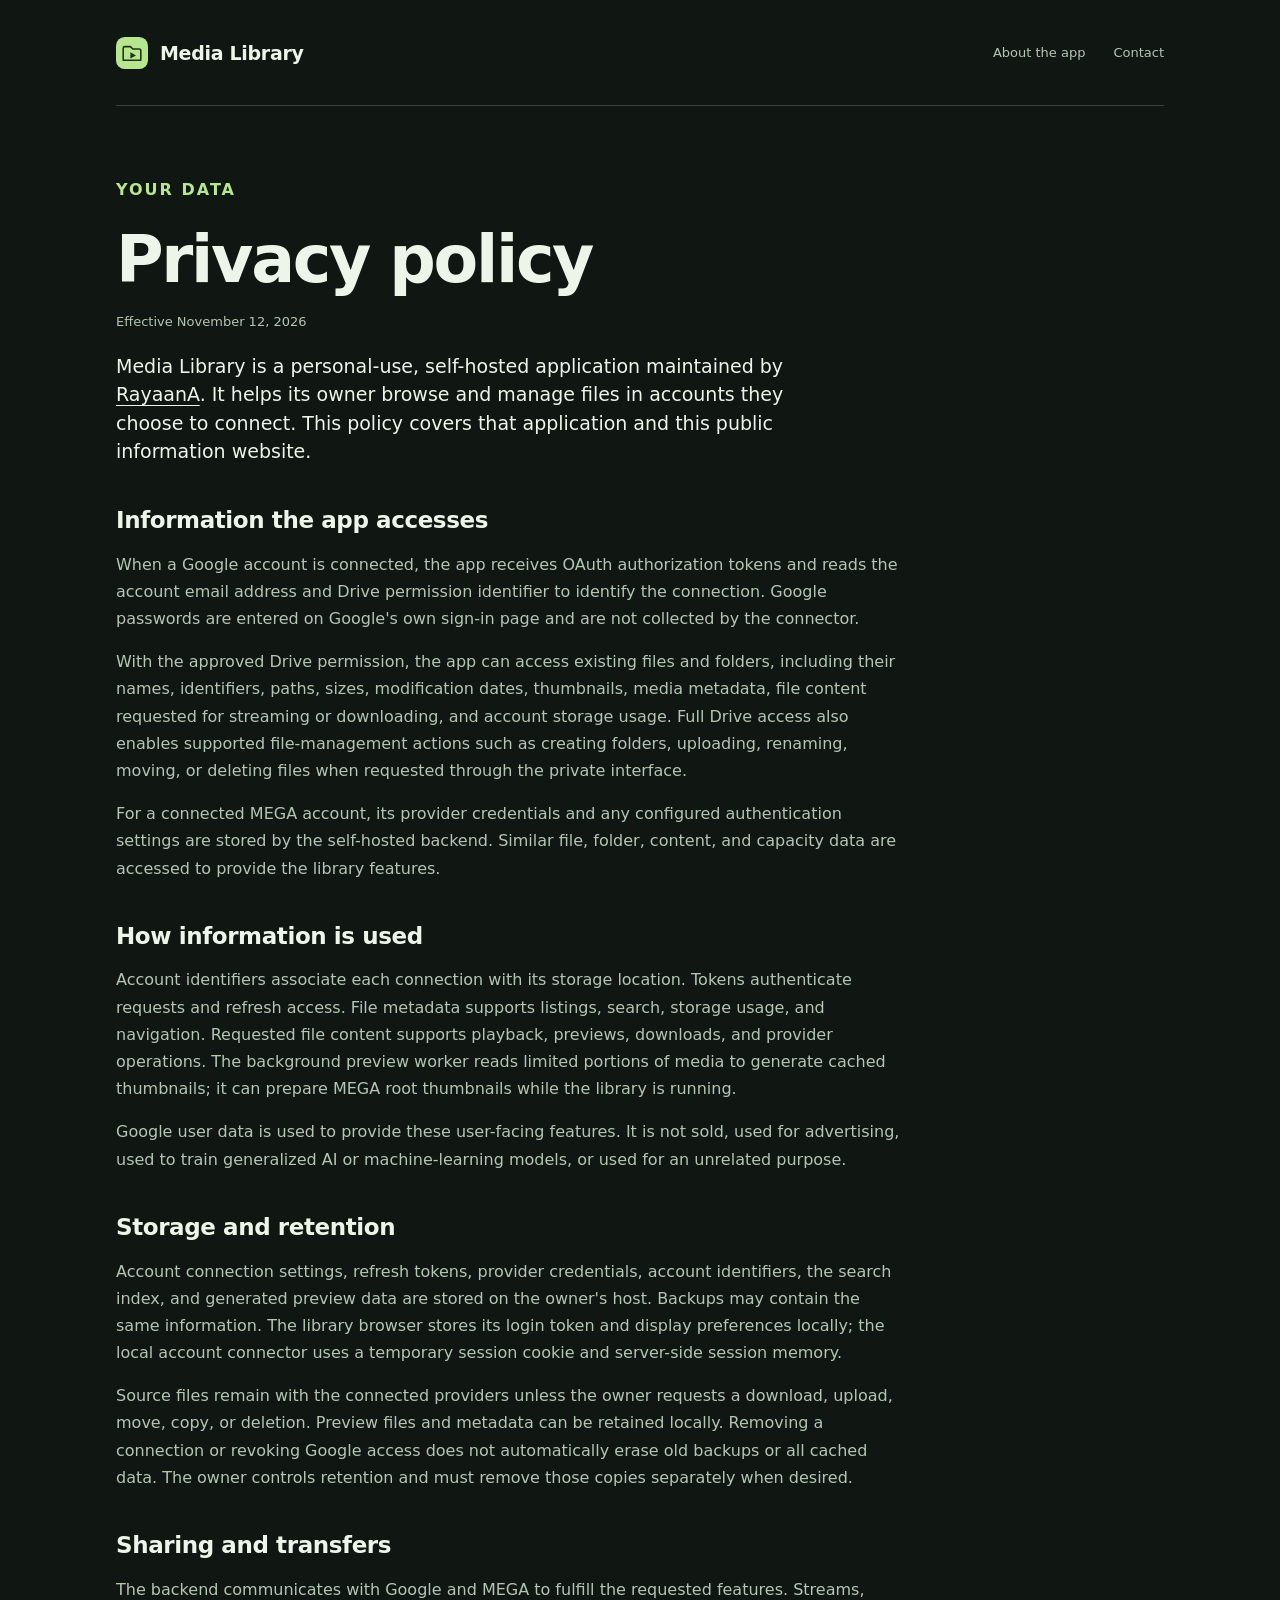
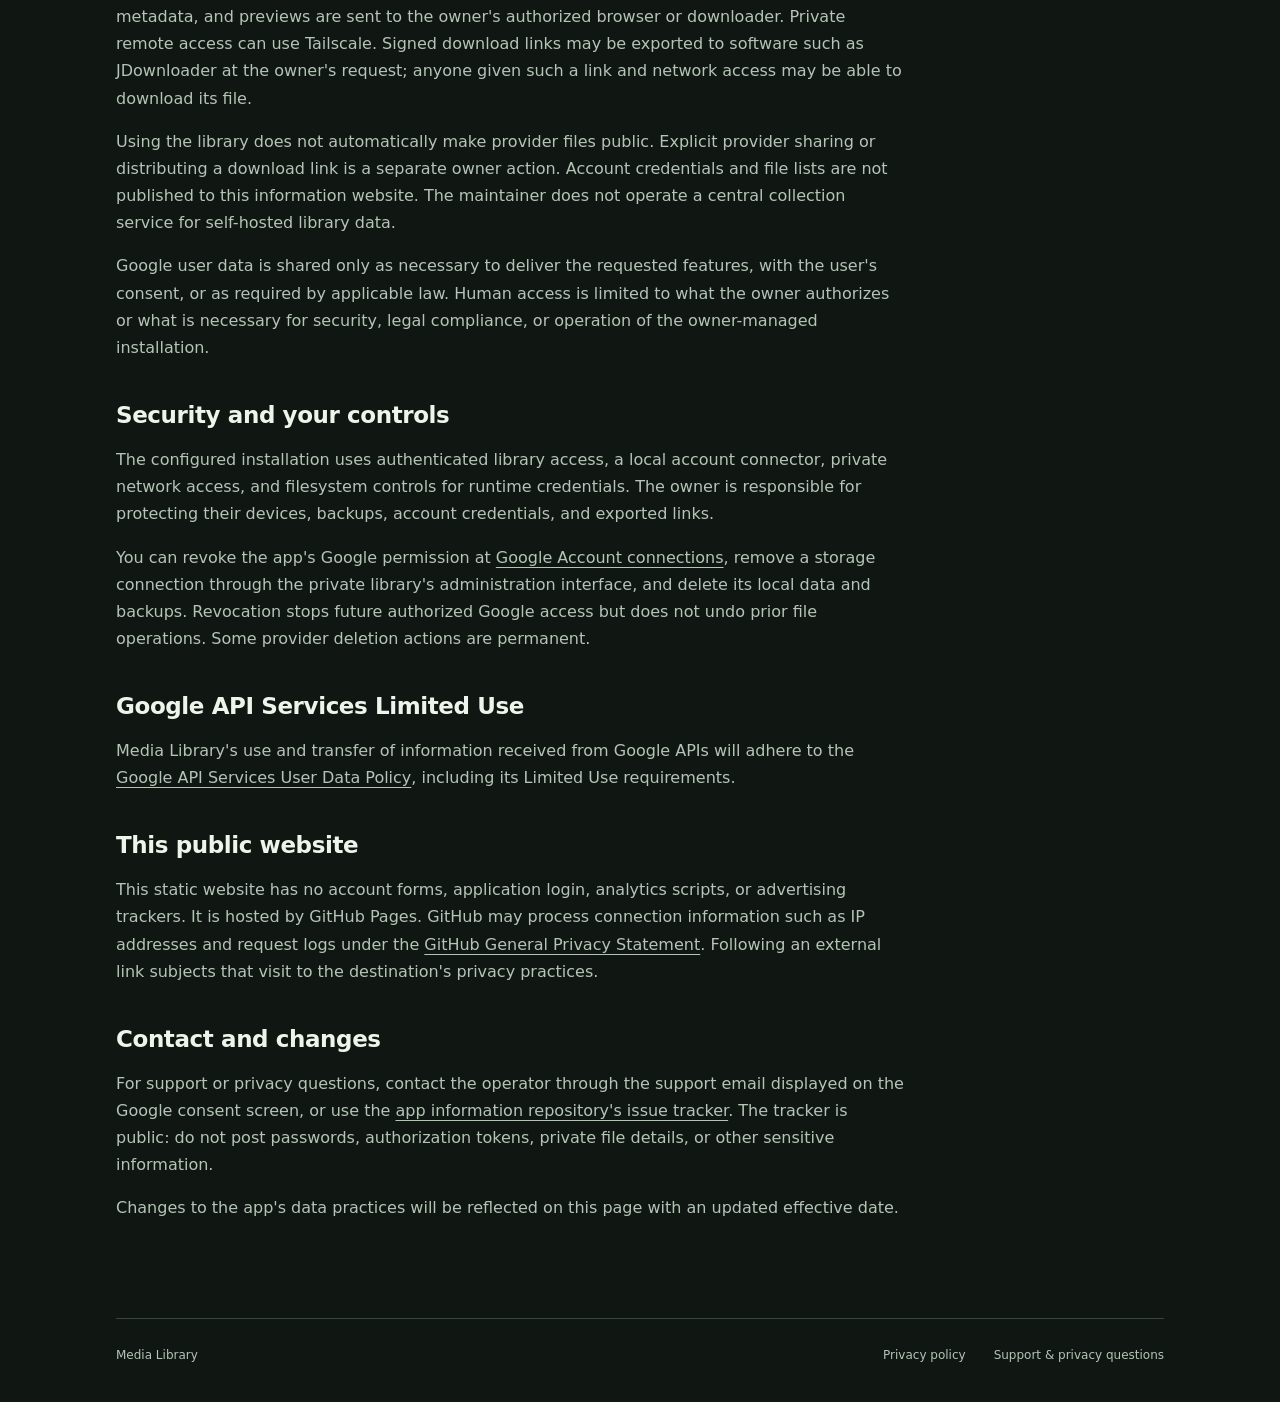
==== privacy.html @ 5800cf6c "Publish Media Library app information and privacy policy" ====
<!doctype html>
<html lang="en">
<head>
  <meta charset="utf-8">
  <meta name="viewport" content="width=device-width, initial-scale=1">
  <meta name="description" content="How Media Library accesses, uses, stores, and shares Google Drive and other connected account data.">
  <meta name="referrer" content="strict-origin-when-cross-origin">
  <meta http-equiv="Content-Security-Policy" content="default-src 'none'; style-src 'self'; img-src 'self'; base-uri 'none'; form-action 'none'">
  <link rel="canonical" href="https://rayaana.github.io/media-library-info/privacy.html">
  <link rel="icon" href="icon.svg" type="image/svg+xml">
  <link rel="stylesheet" href="style.css">
  <title>Privacy policy — Media Library</title>
</head>
<body>
  <a class="skip" href="#main">Skip to content</a>
  <div class="shell">
    <header class="site-header">
      <a class="brand" href="./"><img src="icon.svg" width="32" height="32" alt="">Media Library</a>
      <nav aria-label="Main navigation"><a href="./">About the app</a><a href="https://github.com/RayaanA/media-library-info/issues">Contact</a></nav>
    </header>
    <main id="main" class="policy">
      <p class="eyebrow">YOUR DATA</p>
      <h1>Privacy policy</h1>
      <p class="updated">Effective November 12, 2026</p>
      <p class="intro">Media Library is a personal-use, self-hosted application maintained by <a href="https://github.com/RayaanA">RayaanA</a>. It helps its owner browse and manage files in accounts they choose to connect. This policy covers that application and this public information website.</p>

      <h2>Information the app accesses</h2>
      <p>When a Google account is connected, the app receives OAuth authorization tokens and reads the account email address and Drive permission identifier to identify the connection. Google passwords are entered on Google's own sign-in page and are not collected by the connector.</p>
      <p>With the approved Drive permission, the app can access existing files and folders, including their names, identifiers, paths, sizes, modification dates, thumbnails, media metadata, file content requested for streaming or downloading, and account storage usage. Full Drive access also enables supported file-management actions such as creating folders, uploading, renaming, moving, or deleting files when requested through the private interface.</p>
      <p>For a connected MEGA account, its provider credentials and any configured authentication settings are stored by the self-hosted backend. Similar file, folder, content, and capacity data are accessed to provide the library features.</p>

      <h2>How information is used</h2>
      <p>Account identifiers associate each connection with its storage location. Tokens authenticate requests and refresh access. File metadata supports listings, search, storage usage, and navigation. Requested file content supports playback, previews, downloads, and provider operations. The background preview worker reads limited portions of media to generate cached thumbnails; it can prepare MEGA root thumbnails while the library is running.</p>
      <p>Google user data is used to provide these user-facing features. It is not sold, used for advertising, used to train generalized AI or machine-learning models, or used for an unrelated purpose.</p>

      <h2>Storage and retention</h2>
      <p>Account connection settings, refresh tokens, provider credentials, account identifiers, the search index, and generated preview data are stored on the owner's host. Backups may contain the same information. The library browser stores its login token and display preferences locally; the local account connector uses a temporary session cookie and server-side session memory.</p>
      <p>Source files remain with the connected providers unless the owner requests a download, upload, move, copy, or deletion. Preview files and metadata can be retained locally. Removing a connection or revoking Google access does not automatically erase old backups or all cached data. The owner controls retention and must remove those copies separately when desired.</p>

      <h2>Sharing and transfers</h2>
      <p>The backend communicates with Google and MEGA to fulfill the requested features. Streams, metadata, and previews are sent to the owner's authorized browser or downloader. Private remote access can use Tailscale. Signed download links may be exported to software such as JDownloader at the owner's request; anyone given such a link and network access may be able to download its file.</p>
      <p>Using the library does not automatically make provider files public. Explicit provider sharing or distributing a download link is a separate owner action. Account credentials and file lists are not published to this information website. The maintainer does not operate a central collection service for self-hosted library data.</p>
      <p>Google user data is shared only as necessary to deliver the requested features, with the user's consent, or as required by applicable law. Human access is limited to what the owner authorizes or what is necessary for security, legal compliance, or operation of the owner-managed installation.</p>

      <h2>Security and your controls</h2>
      <p>The configured installation uses authenticated library access, a local account connector, private network access, and filesystem controls for runtime credentials. The owner is responsible for protecting their devices, backups, account credentials, and exported links.</p>
      <p>You can revoke the app's Google permission at <a href="https://myaccount.google.com/connections">Google Account connections</a>, remove a storage connection through the private library's administration interface, and delete its local data and backups. Revocation stops future authorized Google access but does not undo prior file operations. Some provider deletion actions are permanent.</p>

      <h2>Google API Services Limited Use</h2>
      <p>Media Library's use and transfer of information received from Google APIs will adhere to the <a href="https://developers.google.com/terms/api-services-user-data-policy">Google API Services User Data Policy</a>, including its Limited Use requirements.</p>

      <h2>This public website</h2>
      <p>This static website has no account forms, application login, analytics scripts, or advertising trackers. It is hosted by GitHub Pages. GitHub may process connection information such as IP addresses and request logs under the <a href="https://docs.github.com/en/site-policy/privacy-policies/github-general-privacy-statement">GitHub General Privacy Statement</a>. Following an external link subjects that visit to the destination's privacy practices.</p>

      <h2>Contact and changes</h2>
      <p>For support or privacy questions, contact the operator through the support email displayed on the Google consent screen, or use the <a href="https://github.com/RayaanA/media-library-info/issues">app information repository's issue tracker</a>. The tracker is public: do not post passwords, authorization tokens, private file details, or other sensitive information.</p>
      <p>Changes to the app's data practices will be reflected on this page with an updated effective date.</p>
    </main>
    <footer><a href="./">Media Library</a><a href="privacy.html" aria-current="page">Privacy policy</a><a href="https://github.com/RayaanA/media-library-info/issues">Support &amp; privacy questions</a></footer>
  </div>
</body>
</html>
---- style.css ----
:root{color-scheme:dark;--bg:#101713;--surface:#17231c;--line:#34493b;--ink:#edf4e9;--muted:#b4c4b5;--accent:#b8e590;font-family:Inter,Segoe UI,system-ui,sans-serif;background:var(--bg);color:var(--ink)}
*{box-sizing:border-box}body{margin:0}a{color:inherit;text-underline-offset:4px}a:hover{color:var(--accent)}a:focus-visible{outline:2px solid var(--accent);outline-offset:6px}.shell{max-width:1120px;margin:auto;padding:0 36px}.site-header{min-height:106px;display:flex;justify-content:space-between;align-items:center;gap:24px;border-bottom:1px solid var(--line)}.brand{display:flex;align-items:center;gap:12px;font-size:19px;font-weight:650;text-decoration:none;letter-spacing:-.3px}nav{display:flex;gap:28px;font-size:13px}nav a{text-decoration:none;color:var(--muted)}.skip{position:absolute;left:20px;top:-100px;padding:14px;background:var(--accent);color:var(--bg);z-index:1}.skip:focus{top:12px}.hero{max-width:850px;padding:90px 0 94px}.eyebrow{font-size:11px;font-weight:700;letter-spacing:2px;color:var(--accent);margin:0 0 24px}.dot{display:inline-block;width:7px;height:7px;border-radius:50%;background:var(--accent);margin-right:7px;vertical-align:1px}h1{font-size:clamp(48px,7.5vw,92px);line-height:1.01;letter-spacing:-4px;font-weight:550;margin:0 0 30px}p{line-height:1.7;color:var(--muted)}.intro{font-size:clamp(19px,2.4vw,25px);line-height:1.5;max-width:740px;color:var(--ink)}.hero-detail{font-size:16px;max-width:600px}.button{display:inline-flex;align-items:center;gap:28px;background:var(--accent);color:#14220e;padding:15px 20px;border-radius:7px;font-size:14px;font-weight:650;text-decoration:none;margin-top:20px}.button:hover{color:#14220e;background:#cbefa9}h2{font-weight:550;font-size:30px;letter-spacing:-.7px;line-height:1.25;margin:0 0 28px}.features{border-top:1px solid var(--line);padding:44px 0 54px}.feature{display:grid;grid-template-columns:60px minmax(180px,.8fr) 1.5fr;gap:28px;align-items:baseline;border-top:1px solid var(--line);padding:26px 0}.number{font:13px ui-monospace,monospace;color:var(--accent)}.feature h3{font-size:18px;font-weight:550;letter-spacing:-.2px;margin:0}.feature p{font-size:15px;margin:0;max-width:580px}.access{max-width:820px;padding:40px 0 70px}.access h2{font-size:36px}.access p{font-size:16px}.notice{border-left:2px solid var(--accent);padding:6px 0 6px 21px;margin-top:30px}footer{border-top:1px solid var(--line);display:flex;flex-wrap:wrap;gap:14px 28px;align-items:center;padding:29px 0 40px;color:var(--muted);font-size:12px}footer>:first-child{margin-right:auto}footer a{text-decoration:none}.policy{max-width:790px;padding:70px 0 80px}.policy h1{font-size:clamp(44px,6vw,65px);letter-spacing:-2.3px}.policy h2{font-size:23px;letter-spacing:-.4px;margin:40px 0 14px}.policy p{font-size:16px}.policy .intro{font-size:19px}.policy .updated{font-size:13px;margin-top:-12px;color:var(--muted)}
@media(max-width:680px){.shell{padding:0 22px}.site-header{min-height:92px;flex-wrap:wrap;justify-content:flex-start;gap:12px;padding:20px 0}.brand{font-size:18px}nav{margin-left:auto;gap:18px;font-size:12px}.hero{padding:62px 0 68px}h1{letter-spacing:-2.4px}.feature{grid-template-columns:30px 1fr;gap:12px 20px}.feature p{grid-column:2}.features{padding-top:32px}h2{font-size:27px}.access{padding-top:20px}.access h2{font-size:30px}.policy{padding-top:48px}footer>:first-child{flex-basis:100%}}
@media(prefers-reduced-motion:reduce){*{scroll-behavior:auto!important}}
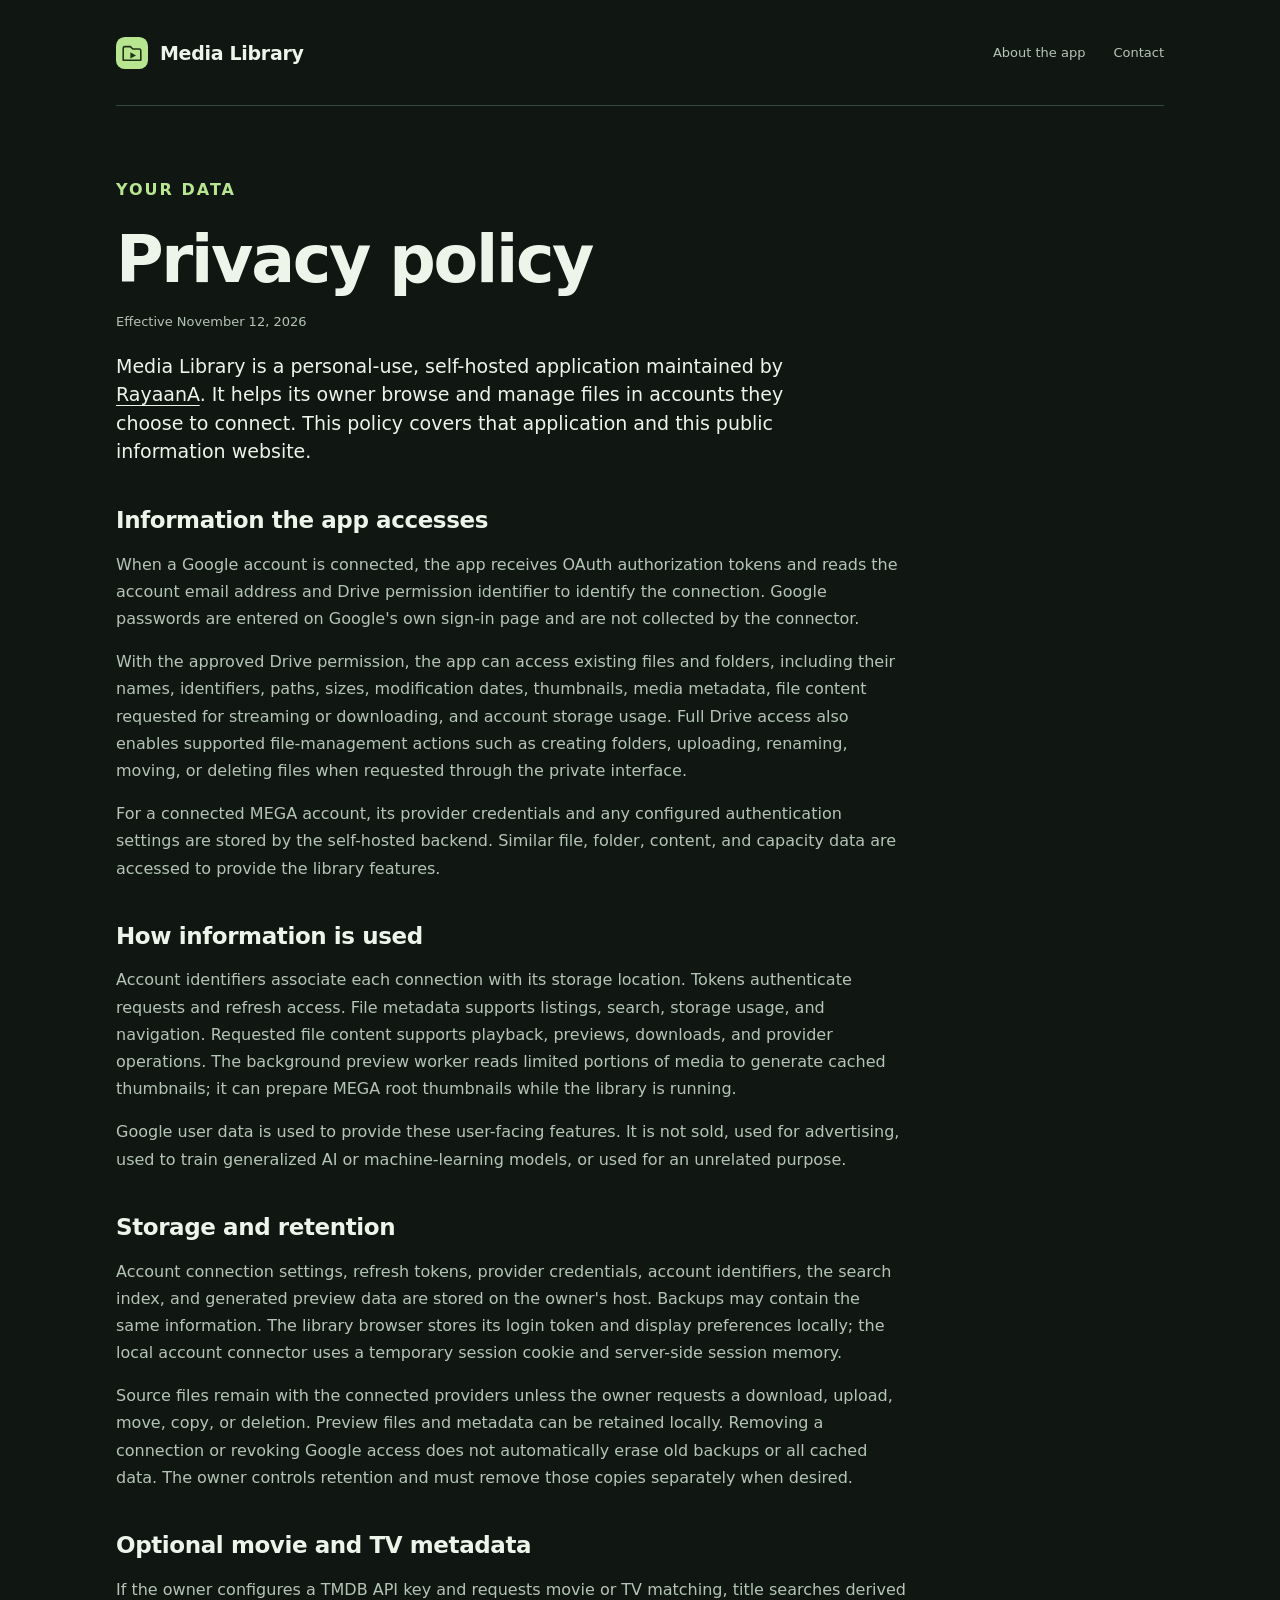
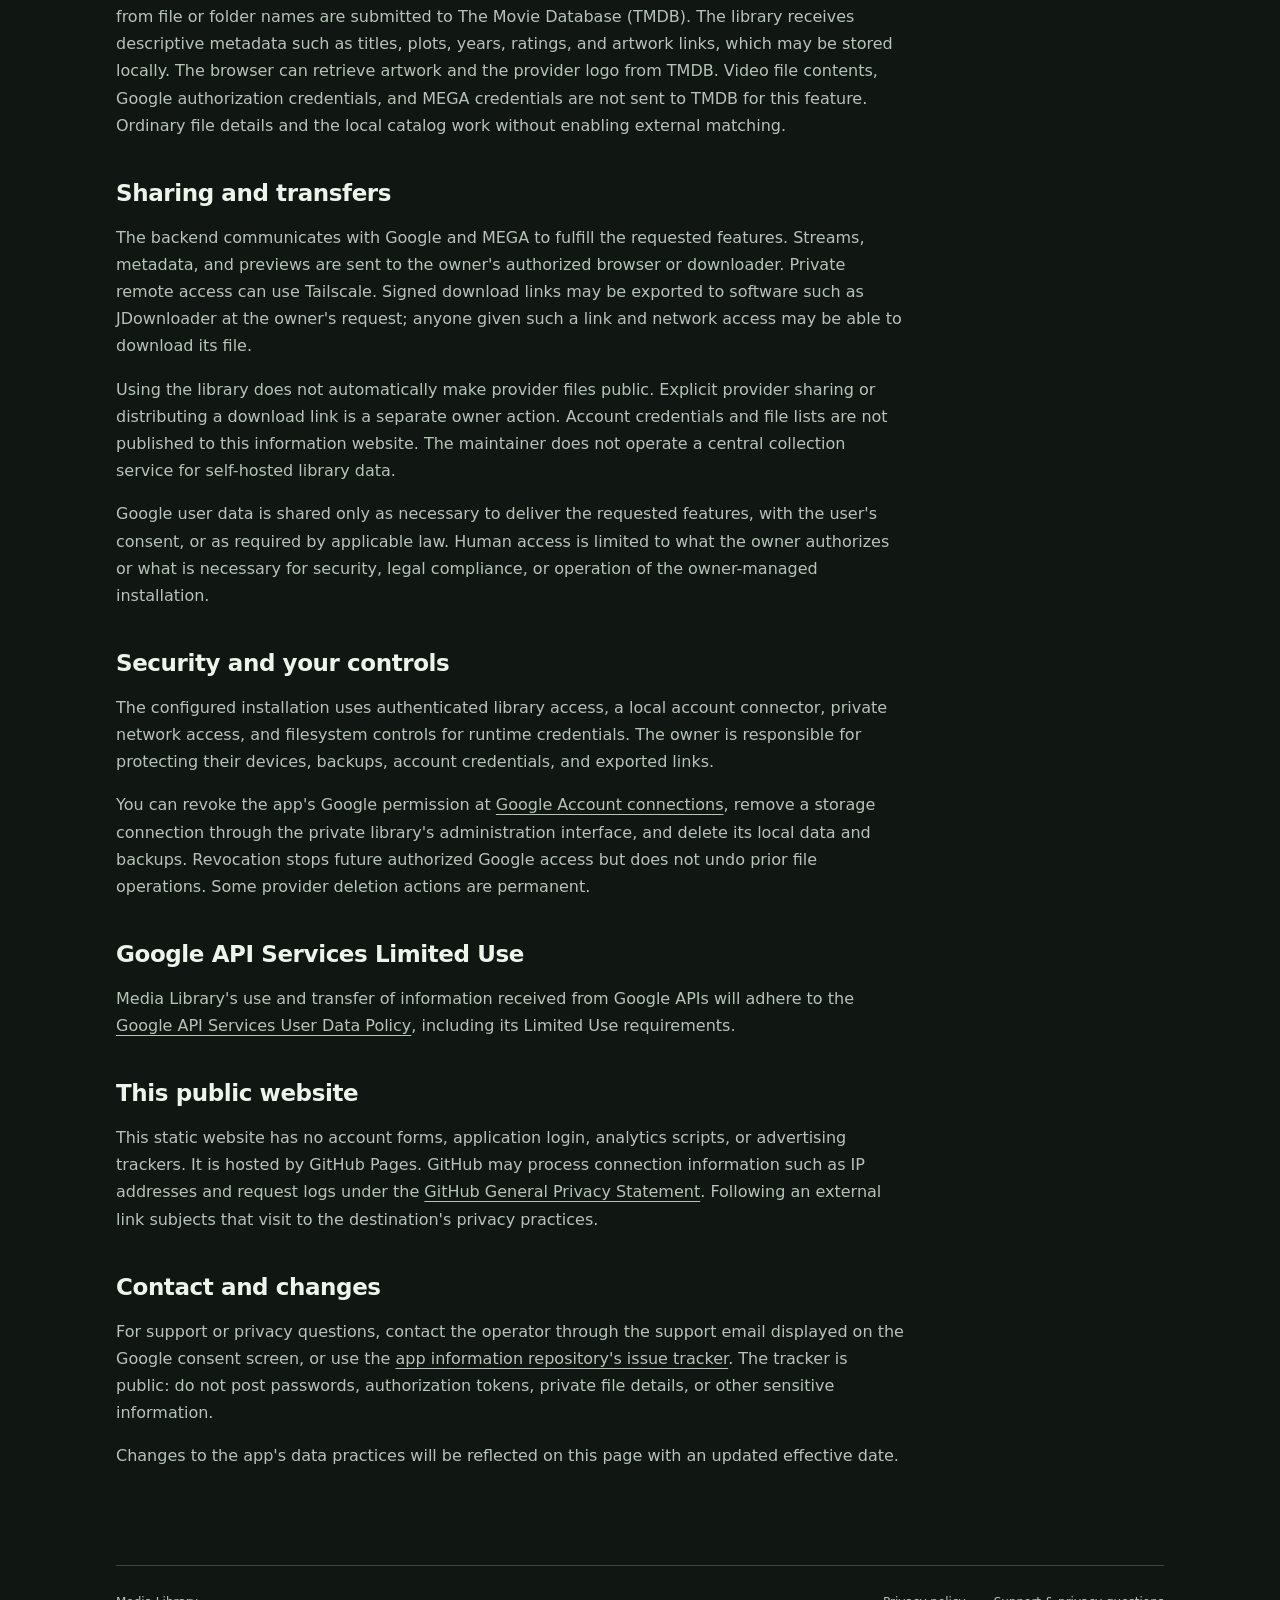
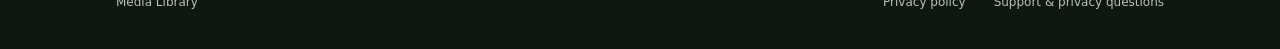
==== commit 99cbb84f: "Disclose optional TMDB metadata matching" ====
--- a/privacy.html
+++ b/privacy.html
@@ -37,6 +37,9 @@
       <p>Account connection settings, refresh tokens, provider credentials, account identifiers, the search index, and generated preview data are stored on the owner's host. Backups may contain the same information. The library browser stores its login token and display preferences locally; the local account connector uses a temporary session cookie and server-side session memory.</p>
       <p>Source files remain with the connected providers unless the owner requests a download, upload, move, copy, or deletion. Preview files and metadata can be retained locally. Removing a connection or revoking Google access does not automatically erase old backups or all cached data. The owner controls retention and must remove those copies separately when desired.</p>
 
+      <h2>Optional movie and TV metadata</h2>
+      <p>If the owner configures a TMDB API key and requests movie or TV matching, title searches derived from file or folder names are submitted to The Movie Database (TMDB). The library receives descriptive metadata such as titles, plots, years, ratings, and artwork links, which may be stored locally. The browser can retrieve artwork and the provider logo from TMDB. Video file contents, Google authorization credentials, and MEGA credentials are not sent to TMDB for this feature. Ordinary file details and the local catalog work without enabling external matching.</p>
+
       <h2>Sharing and transfers</h2>
       <p>The backend communicates with Google and MEGA to fulfill the requested features. Streams, metadata, and previews are sent to the owner's authorized browser or downloader. Private remote access can use Tailscale. Signed download links may be exported to software such as JDownloader at the owner's request; anyone given such a link and network access may be able to download its file.</p>
       <p>Using the library does not automatically make provider files public. Explicit provider sharing or distributing a download link is a separate owner action. Account credentials and file lists are not published to this information website. The maintainer does not operate a central collection service for self-hosted library data.</p>
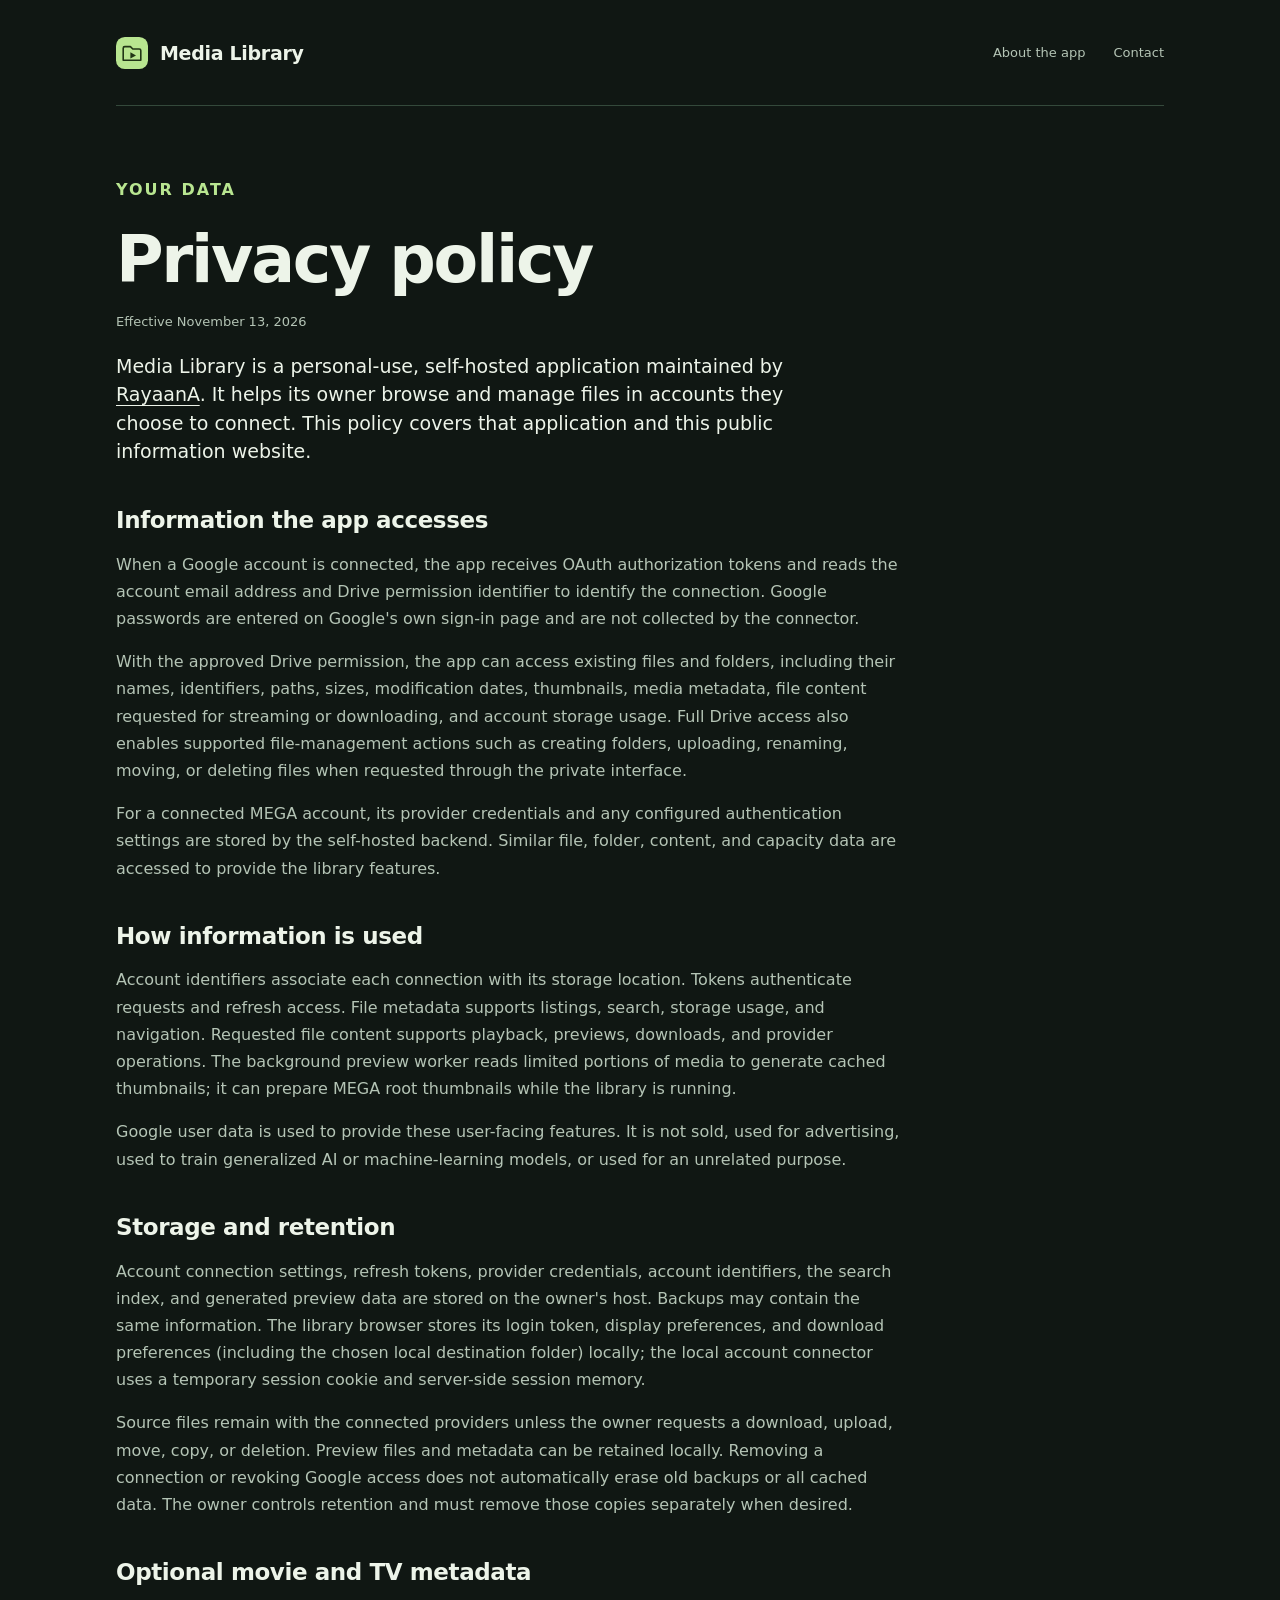
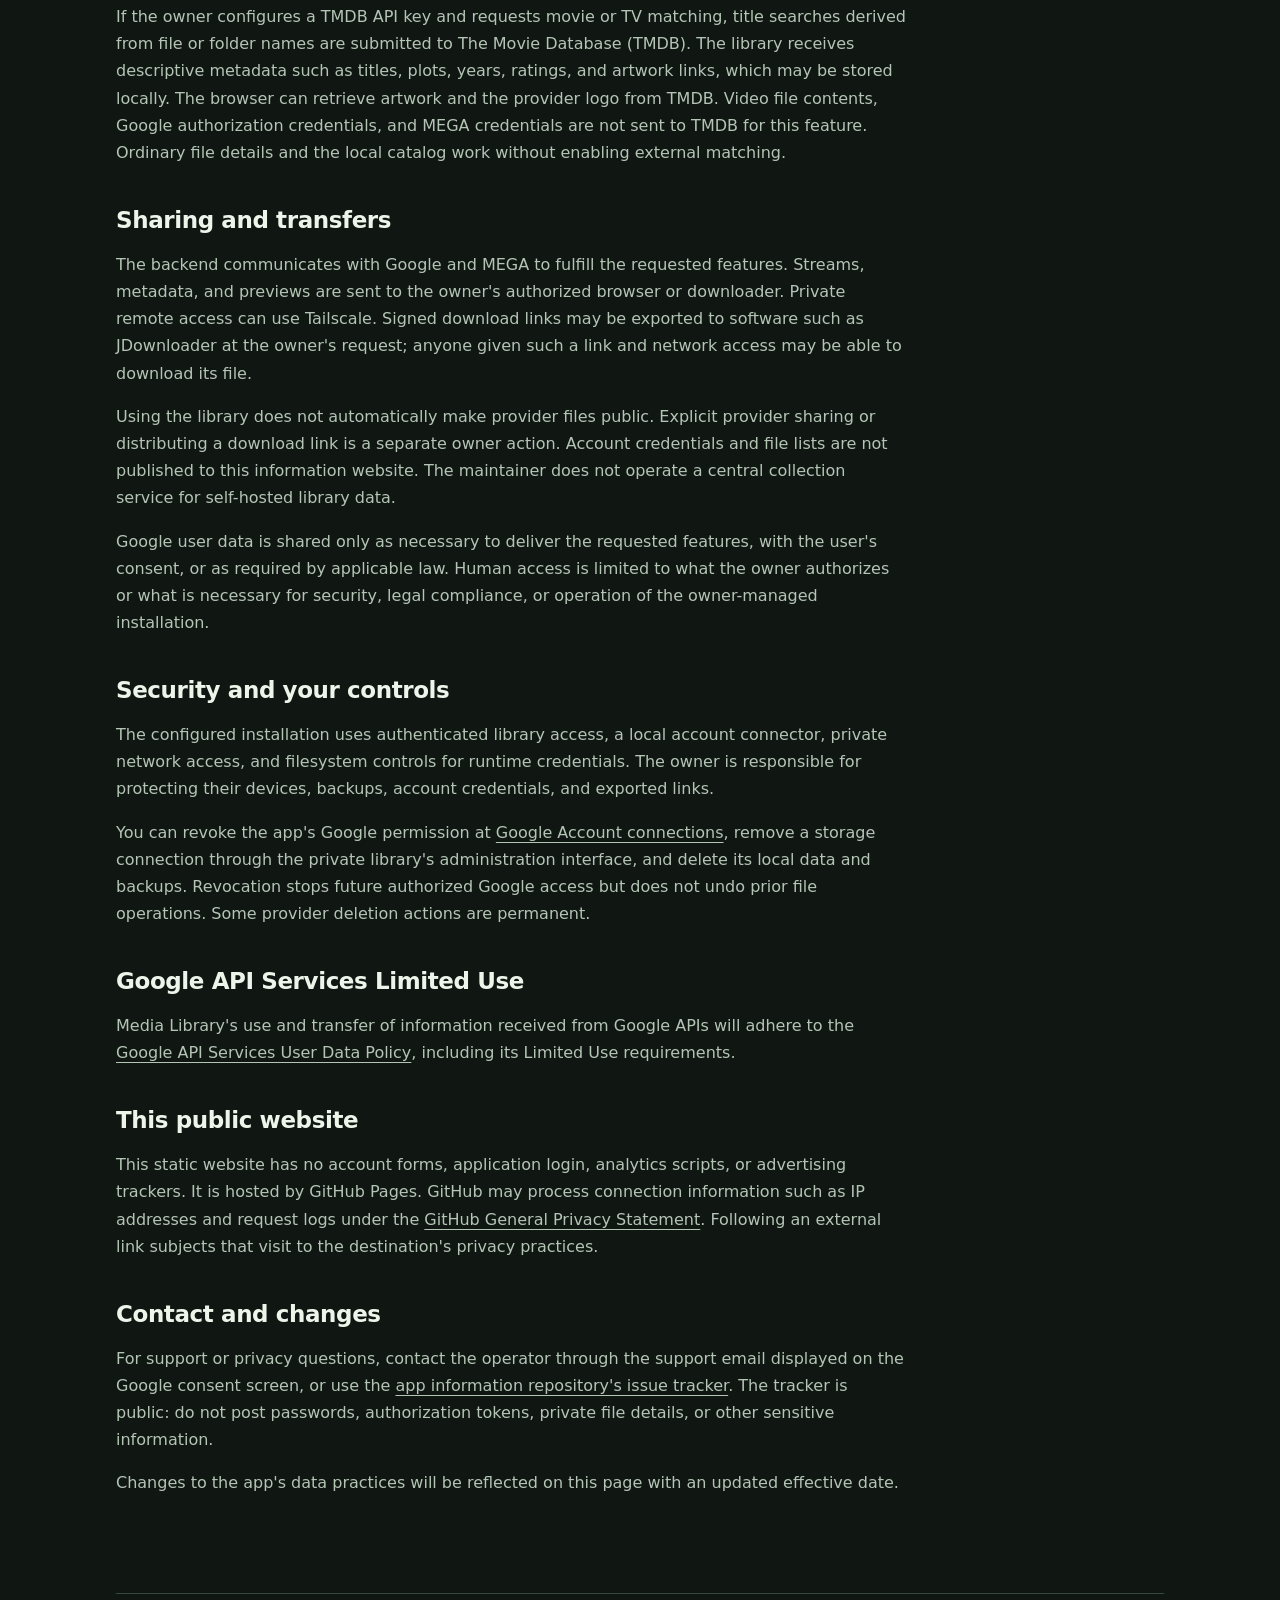
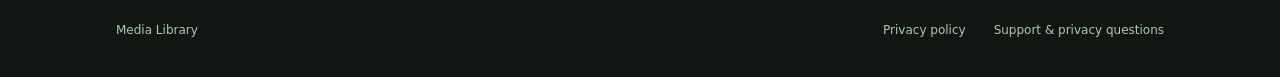
==== commit 11742a75: "Clarify locally saved download preferences" ====
--- a/privacy.html
+++ b/privacy.html
@@ -21,7 +21,7 @@
     <main id="main" class="policy">
       <p class="eyebrow">YOUR DATA</p>
       <h1>Privacy policy</h1>
-      <p class="updated">Effective November 12, 2026</p>
+      <p class="updated">Effective November 13, 2026</p>
       <p class="intro">Media Library is a personal-use, self-hosted application maintained by <a href="https://github.com/RayaanA">RayaanA</a>. It helps its owner browse and manage files in accounts they choose to connect. This policy covers that application and this public information website.</p>
 
       <h2>Information the app accesses</h2>
@@ -34,7 +34,7 @@
       <p>Google user data is used to provide these user-facing features. It is not sold, used for advertising, used to train generalized AI or machine-learning models, or used for an unrelated purpose.</p>
 
       <h2>Storage and retention</h2>
-      <p>Account connection settings, refresh tokens, provider credentials, account identifiers, the search index, and generated preview data are stored on the owner's host. Backups may contain the same information. The library browser stores its login token and display preferences locally; the local account connector uses a temporary session cookie and server-side session memory.</p>
+      <p>Account connection settings, refresh tokens, provider credentials, account identifiers, the search index, and generated preview data are stored on the owner's host. Backups may contain the same information. The library browser stores its login token, display preferences, and download preferences (including the chosen local destination folder) locally; the local account connector uses a temporary session cookie and server-side session memory.</p>
       <p>Source files remain with the connected providers unless the owner requests a download, upload, move, copy, or deletion. Preview files and metadata can be retained locally. Removing a connection or revoking Google access does not automatically erase old backups or all cached data. The owner controls retention and must remove those copies separately when desired.</p>
 
       <h2>Optional movie and TV metadata</h2>
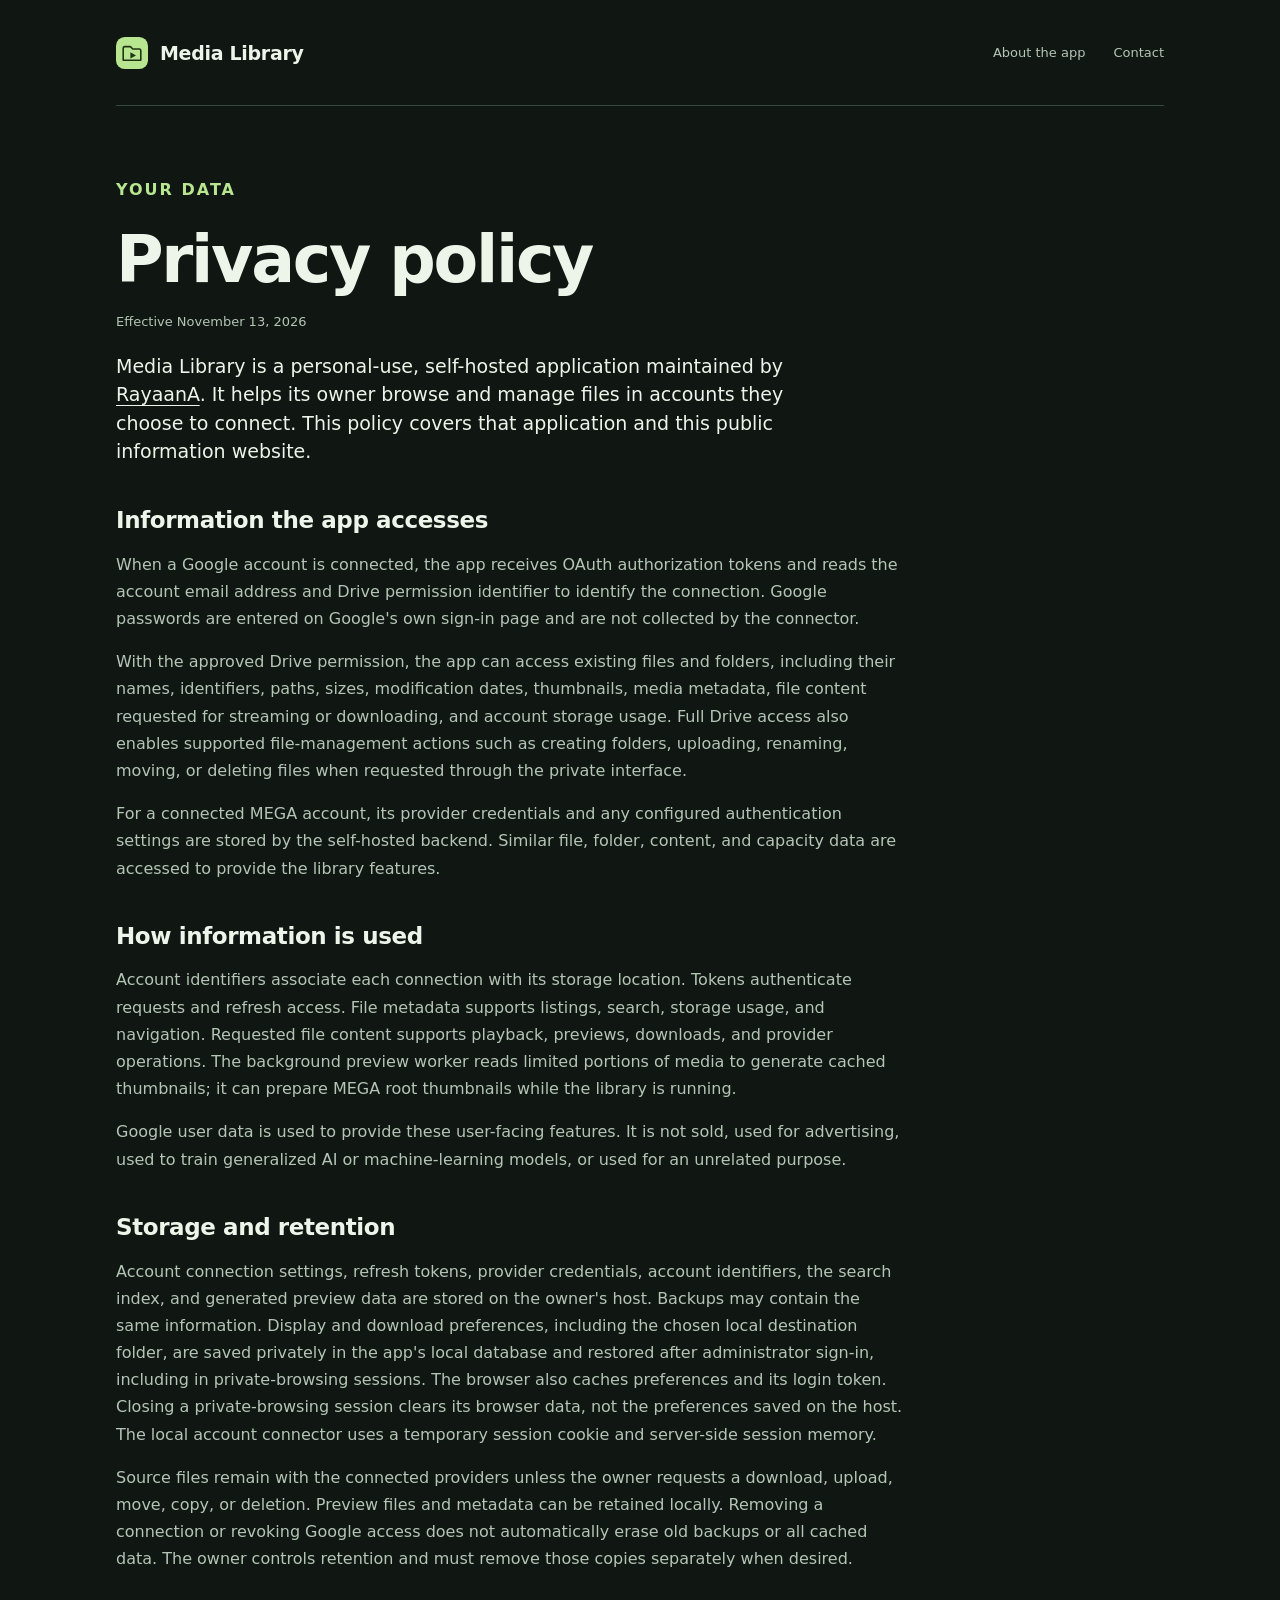
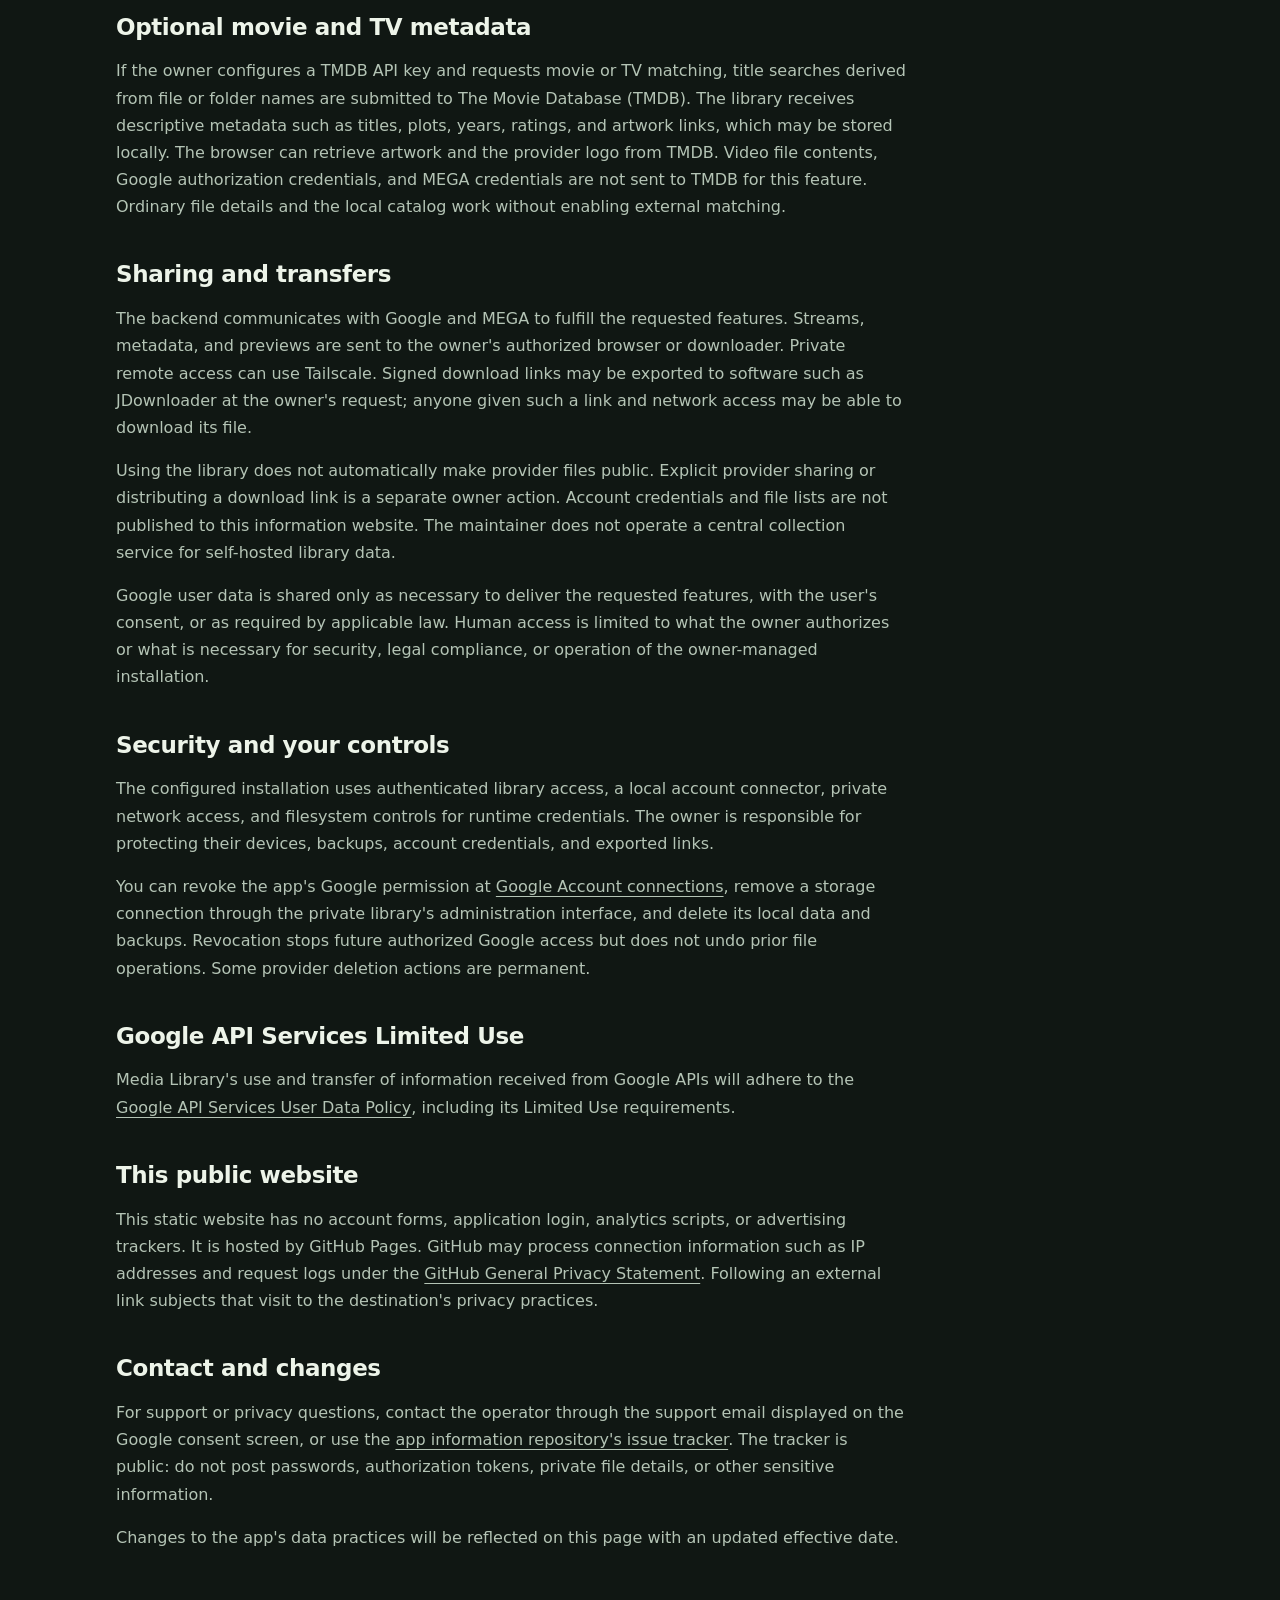
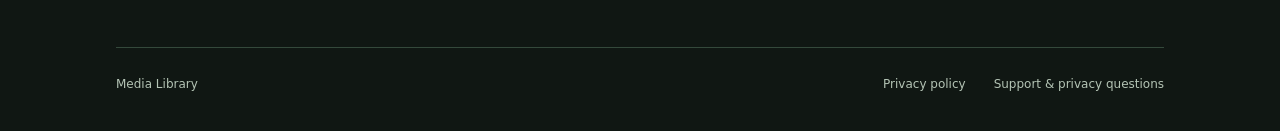
==== commit c66100b1: "Describe host-stored preferences for private browsing" ====
--- a/privacy.html
+++ b/privacy.html
@@ -34,7 +34,7 @@
       <p>Google user data is used to provide these user-facing features. It is not sold, used for advertising, used to train generalized AI or machine-learning models, or used for an unrelated purpose.</p>
 
       <h2>Storage and retention</h2>
-      <p>Account connection settings, refresh tokens, provider credentials, account identifiers, the search index, and generated preview data are stored on the owner's host. Backups may contain the same information. The library browser stores its login token, display preferences, and download preferences (including the chosen local destination folder) locally; the local account connector uses a temporary session cookie and server-side session memory.</p>
+      <p>Account connection settings, refresh tokens, provider credentials, account identifiers, the search index, and generated preview data are stored on the owner's host. Backups may contain the same information. Display and download preferences, including the chosen local destination folder, are saved privately in the app's local database and restored after administrator sign-in, including in private-browsing sessions. The browser also caches preferences and its login token. Closing a private-browsing session clears its browser data, not the preferences saved on the host. The local account connector uses a temporary session cookie and server-side session memory.</p>
       <p>Source files remain with the connected providers unless the owner requests a download, upload, move, copy, or deletion. Preview files and metadata can be retained locally. Removing a connection or revoking Google access does not automatically erase old backups or all cached data. The owner controls retention and must remove those copies separately when desired.</p>
 
       <h2>Optional movie and TV metadata</h2>
